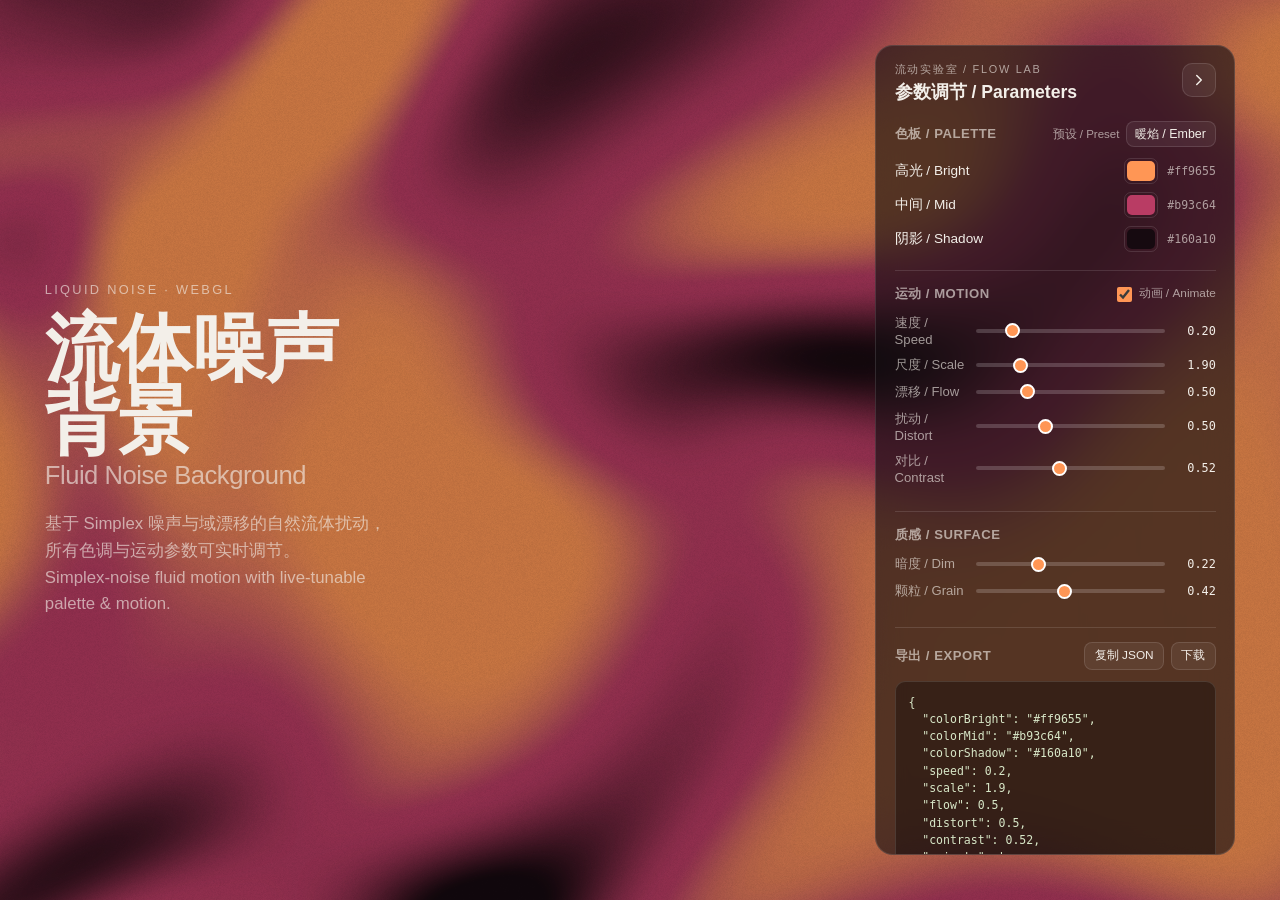
==== index.html @ 71f837f9 "Initial commit" ====
<!DOCTYPE html>
<html lang="zh-CN">
<head>
  <meta charset="UTF-8" />
  <meta name="viewport" content="width=device-width, initial-scale=1.0" />
  <meta
    name="description"
    content="可参数化的 WebGL 流体噪声背景，受 federicopian.com 启发。Parameterized WebGL fluid-noise background inspired by federicopian.com."
  />
  <title>流体噪声背景 / Fluid Noise Background</title>
  <link rel="stylesheet" href="styles.css" />
</head>
<body>
  <!-- 流体噪声画布 / fluid-noise canvas -->
  <canvas id="bg" class="bg" aria-hidden="true"></canvas>

  <!-- 暗化 + 胶片颗粒叠加层 / dark overlay + film grain -->
  <div class="glass-overlay" aria-hidden="true"></div>

  <main class="app">
    <!-- 左侧文案预览 / hero preview -->
    <section class="hero">
      <p class="eyebrow">Liquid Noise · WebGL</p>
      <h1>
        <span class="zh">流体噪声背景</span>
        <span class="en">Fluid Noise Background</span>
      </h1>
      <p class="sub">
        基于 Simplex 噪声与域漂移的自然流体扰动，所有色调与运动参数可实时调节。<br />
        Simplex-noise fluid motion with live-tunable palette &amp; motion.
      </p>
    </section>

    <!-- 右侧参数面板 / control panel -->
    <aside class="panel" id="panel" aria-label="参数面板 / Controls">
      <header class="panel-head">
        <div>
          <p class="kicker">流动实验室 / Flow Lab</p>
          <h2>参数调节 / Parameters</h2>
        </div>
        <button id="collapseBtn" class="icon-btn" type="button"
          aria-controls="panel" aria-expanded="true" title="收起 / Collapse">
          <svg viewBox="0 0 24 24" aria-hidden="true"><path d="M9 6l6 6-6 6" /></svg>
        </button>
      </header>

      <!-- 色板 / Palette -->
      <section class="group">
        <div class="group-head">
          <h3>色板 / Palette</h3>
          <label class="select">
            <span>预设 / Preset</span>
            <select id="presetSelect" aria-label="预设色板 / Preset palette"></select>
          </label>
        </div>
        <div class="palette">
          <label class="color-row">
            <span>高光 / Bright</span>
            <input type="color" data-color="colorBright" value="#ff9655" />
            <code data-code="colorBright">#ff9655</code>
          </label>
          <label class="color-row">
            <span>中间 / Mid</span>
            <input type="color" data-color="colorMid" value="#b93c64" />
            <code data-code="colorMid">#b93c64</code>
          </label>
          <label class="color-row">
            <span>阴影 / Shadow</span>
            <input type="color" data-color="colorShadow" value="#160a10" />
            <code data-code="colorShadow">#160a10</code>
          </label>
        </div>
      </section>

      <!-- 运动 / Motion -->
      <section class="group">
        <div class="group-head">
          <h3>运动 / Motion</h3>
          <label class="switch">
            <input type="checkbox" data-param="animate" checked />
            <span>动画 / Animate</span>
          </label>
        </div>
        <label class="range-row">
          <span>速度 / Speed</span>
          <input type="range" min="0" max="1.2" step="0.01" value="0.2" data-param="speed" />
          <output data-out="speed">0.20</output>
        </label>
        <label class="range-row">
          <span>尺度 / Scale</span>
          <input type="range" min="0.8" max="6" step="0.01" value="1.9" data-param="scale" />
          <output data-out="scale">1.90</output>
        </label>
        <label class="range-row">
          <span>漂移 / Flow</span>
          <input type="range" min="0" max="2" step="0.01" value="0.5" data-param="flow" />
          <output data-out="flow">0.50</output>
        </label>
        <label class="range-row">
          <span>扰动 / Distort</span>
          <input type="range" min="0" max="1.4" step="0.01" value="0.5" data-param="distort" />
          <output data-out="distort">0.50</output>
        </label>
        <label class="range-row">
          <span>对比 / Contrast</span>
          <input type="range" min="0.15" max="1" step="0.01" value="0.52" data-param="contrast" />
          <output data-out="contrast">0.52</output>
        </label>
      </section>

      <!-- 质感 / Surface（CSS 叠加层） -->
      <section class="group">
        <div class="group-head"><h3>质感 / Surface</h3></div>
        <label class="range-row">
          <span>暗度 / Dim</span>
          <input type="range" min="0" max="0.7" step="0.01" value="0.22" data-param="overlay" />
          <output data-out="overlay">0.22</output>
        </label>
        <label class="range-row">
          <span>颗粒 / Grain</span>
          <input type="range" min="0" max="0.9" step="0.01" value="0.42" data-param="grain" />
          <output data-out="grain">0.42</output>
        </label>
      </section>

      <!-- 导出 / Export -->
      <section class="group export">
        <div class="group-head">
          <h3>导出 / Export</h3>
          <div class="btn-row">
            <button id="copyJson" type="button">复制 JSON</button>
            <button id="downloadJson" type="button">下载</button>
          </div>
        </div>
        <pre id="configOut" class="config-out" aria-live="polite"></pre>
        <p id="copyStatus" class="copy-status" role="status"></p>
      </section>
    </aside>

    <button id="expandBtn" class="expand-btn" type="button"
      aria-controls="panel" aria-expanded="false" title="展开 / Expand" hidden>
      <svg viewBox="0 0 24 24" aria-hidden="true"><path d="M15 6l-6 6 6 6" /></svg>
      参数 / Controls
    </button>
  </main>

  <script src="src/createFluidNoise.js"></script>
  <script src="app.js"></script>
</body>
</html>
---- styles.css ----
:root {
  --overlay-alpha: 0.22; /* 暗化层透明度，由面板控制 */
  --grain-opacity: 0.42; /* 颗粒强度，由面板控制 */
  --fg: #f3efe9;
  --fg-dim: rgba(243, 239, 233, 0.62);
  --panel-bg: rgba(18, 16, 18, 0.62);
  --panel-line: rgba(255, 255, 255, 0.12);
  --accent: #ff9655;
}

* { margin: 0; padding: 0; box-sizing: border-box; }

/* hidden 属性必须能覆盖下面 .panel/.expand-btn 的 display 设置，
   否则面板/展开按钮无法真正隐藏（作者样式优先级高于 UA 的 [hidden]）。 */
[hidden] { display: none !important; }

html, body { height: 100%; background: #0c0b0c; color-scheme: dark; }

body {
  font-family: "Helvetica Neue", -apple-system, BlinkMacSystemFont, "Segoe UI",
    "PingFang SC", "Microsoft YaHei", Arial, sans-serif;
  color: var(--fg);
  overflow: hidden;
  -webkit-font-smoothing: antialiased;
}

/* ---- 背景画布 / canvas ---- */
.bg {
  position: fixed;
  inset: 0;
  width: 100%;
  height: 100%;
  display: block;
  z-index: 0;
}

/* ---- 暗化 + 胶片颗粒叠加层 / overlay + grain ---- */
.glass-overlay {
  position: fixed;
  inset: 0;
  z-index: 1;
  pointer-events: none;
  transform: translateZ(0);
  background: rgba(0, 0, 0, var(--overlay-alpha));
}
.glass-overlay::after {
  content: "";
  position: absolute;
  top: -50%;
  left: -50%;
  width: 200%;
  height: 200%;
  pointer-events: none;
  opacity: var(--grain-opacity);
  background-image: url("assets/background-noise.png");
  animation: noise 2s steps(3) infinite both;
}
@keyframes noise {
  0%   { transform: translateZ(0); }
  10%  { transform: translate3d(-5%, -5%, 0); }
  20%  { transform: translate3d(-10%, 5%, 0); }
  30%  { transform: translate3d(5%, -10%, 0); }
  40%  { transform: translate3d(-5%, 15%, 0); }
  50%  { transform: translate3d(-10%, 5%, 0); }
  60%  { transform: translate3d(15%, 0, 0); }
  70%  { transform: translate3d(10%, 0, 0); }
  80%  { transform: translate3d(-15%, 0, 0); }
  90%  { transform: translate3d(10%, 5%, 0); }
  100% { transform: translate3d(15%, 8%, 0); }
}

/* ---- 布局 / layout ---- */
.app {
  position: relative;
  z-index: 2;
  height: 100%;
  display: flex;
  align-items: stretch;
  justify-content: space-between;
  gap: 2rem;
  padding: clamp(1.25rem, 3.5vw, 3rem);
}

/* ---- 文案 / hero ---- */
.hero {
  align-self: center;
  max-width: 40ch;
}
.eyebrow {
  font-size: 0.8rem;
  letter-spacing: 0.18em;
  text-transform: uppercase;
  color: var(--fg-dim);
  margin-bottom: 1rem;
}
.hero h1 { line-height: 0.98; letter-spacing: -0.02em; }
.hero h1 .zh { display: block; font-size: clamp(2.2rem, 6vw, 4.6rem); font-weight: 600; }
.hero h1 .en { display: block; font-size: clamp(1rem, 2.2vw, 1.6rem); font-weight: 400; color: var(--fg-dim); margin-top: 0.4rem; }
.hero .sub { margin-top: 1.4rem; font-size: clamp(0.9rem, 1.4vw, 1.05rem); line-height: 1.6; color: var(--fg-dim); }

/* ---- 控制面板 / panel ---- */
.panel {
  width: clamp(280px, 30vw, 360px);
  align-self: stretch;
  max-height: 100%;
  overflow-y: auto;
  background: var(--panel-bg);
  backdrop-filter: blur(14px);
  -webkit-backdrop-filter: blur(14px);
  border: 1px solid var(--panel-line);
  border-radius: 18px;
  padding: 1.1rem 1.15rem 1.3rem;
  display: flex;
  flex-direction: column;
  gap: 1.1rem;
}
.panel-head {
  display: flex;
  align-items: flex-start;
  justify-content: space-between;
  gap: 0.5rem;
}
.kicker { font-size: 0.68rem; letter-spacing: 0.16em; text-transform: uppercase; color: var(--fg-dim); }
.panel-head h2 { font-size: 1.1rem; font-weight: 600; margin-top: 0.15rem; }

.icon-btn, .expand-btn {
  appearance: none;
  border: 1px solid var(--panel-line);
  background: rgba(255, 255, 255, 0.06);
  color: var(--fg);
  border-radius: 10px;
  cursor: pointer;
  display: inline-flex;
  align-items: center;
  justify-content: center;
  transition: background 0.2s ease;
}
.icon-btn { width: 34px; height: 34px; flex: none; }
.icon-btn:hover, .expand-btn:hover { background: rgba(255, 255, 255, 0.14); }
.icon-btn svg, .expand-btn svg { width: 18px; height: 18px; fill: none; stroke: currentColor; stroke-width: 2; stroke-linecap: round; stroke-linejoin: round; }

.expand-btn {
  position: fixed;
  top: clamp(1.25rem, 3.5vw, 3rem);
  right: clamp(1.25rem, 3.5vw, 3rem);
  z-index: 3;
  gap: 0.4rem;
  padding: 0.5rem 0.8rem;
  font-size: 0.82rem;
  background: var(--panel-bg);
  backdrop-filter: blur(14px);
  -webkit-backdrop-filter: blur(14px);
}

/* 分组 / group */
.group { border-top: 1px solid var(--panel-line); padding-top: 0.9rem; }
.panel-head + .group { border-top: none; padding-top: 0; }
.group-head { display: flex; align-items: center; justify-content: space-between; gap: 0.5rem; margin-bottom: 0.7rem; }
.group-head h3 { font-size: 0.82rem; font-weight: 600; letter-spacing: 0.04em; text-transform: uppercase; color: var(--fg-dim); }

/* 色板 / palette */
.palette { display: flex; flex-direction: column; gap: 0.5rem; }
.color-row { display: grid; grid-template-columns: 1fr auto auto; align-items: center; gap: 0.6rem; font-size: 0.85rem; }
.color-row input[type=color] {
  width: 34px; height: 26px; padding: 0; border: 1px solid var(--panel-line);
  border-radius: 7px; background: none; cursor: pointer;
}
.color-row input[type=color]::-webkit-color-swatch-wrapper { padding: 2px; }
.color-row input[type=color]::-webkit-color-swatch { border: none; border-radius: 5px; }
.color-row code { font-size: 0.72rem; color: var(--fg-dim); font-family: ui-monospace, "SFMono-Regular", Menlo, Consolas, monospace; }

/* 下拉 / select */
.select { display: inline-flex; align-items: center; gap: 0.4rem; font-size: 0.72rem; color: var(--fg-dim); }
.select select {
  appearance: none; background: rgba(255, 255, 255, 0.06); color: var(--fg);
  border: 1px solid var(--panel-line); border-radius: 8px; padding: 0.3rem 0.5rem;
  font-size: 0.78rem; cursor: pointer;
  color-scheme: dark; /* 让原生下拉弹层使用深色 */
}
/* 显式设置选项配色，避免弹层白底白字 */
.select select option { background: #1a181a; color: var(--fg); }

/* 滑块 / range */
.range-row { display: grid; grid-template-columns: 4.5rem 1fr 2.6rem; align-items: center; gap: 0.6rem; margin-bottom: 0.55rem; font-size: 0.82rem; }
.range-row span { color: var(--fg-dim); }
.range-row output { text-align: right; font-size: 0.74rem; color: var(--fg); font-variant-numeric: tabular-nums; font-family: ui-monospace, Menlo, Consolas, monospace; }
input[type=range] {
  -webkit-appearance: none; appearance: none; height: 4px; border-radius: 4px;
  background: rgba(255, 255, 255, 0.18); outline: none; cursor: pointer;
}
input[type=range]::-webkit-slider-thumb {
  -webkit-appearance: none; appearance: none; width: 15px; height: 15px; border-radius: 50%;
  background: var(--accent); border: 2px solid #fff; cursor: pointer;
}
input[type=range]::-moz-range-thumb {
  width: 13px; height: 13px; border-radius: 50%; background: var(--accent); border: 2px solid #fff; cursor: pointer;
}

/* 开关 / switch */
.switch { display: inline-flex; align-items: center; gap: 0.4rem; font-size: 0.74rem; color: var(--fg-dim); cursor: pointer; }
.switch input { accent-color: var(--accent); width: 15px; height: 15px; cursor: pointer; }

/* 按钮组 / buttons */
.btn-row { display: flex; gap: 0.4rem; }
.btn-row button {
  appearance: none; border: 1px solid var(--panel-line); background: rgba(255, 255, 255, 0.06);
  color: var(--fg); border-radius: 8px; padding: 0.32rem 0.6rem; font-size: 0.74rem; cursor: pointer;
  transition: background 0.2s ease;
}
.btn-row button:hover { background: rgba(255, 255, 255, 0.16); }

/* 导出预览 / config output */
.config-out {
  margin-top: 0.2rem; padding: 0.7rem 0.8rem; border-radius: 10px;
  background: rgba(0, 0, 0, 0.35); border: 1px solid var(--panel-line);
  font-size: 0.72rem; line-height: 1.5; color: #d8e7c8; white-space: pre;
  overflow-x: auto; font-family: ui-monospace, Menlo, Consolas, monospace;
}
.copy-status { min-height: 1em; margin-top: 0.45rem; font-size: 0.72rem; color: var(--accent); }

/* ---- 响应式 / responsive ---- */
@media (max-width: 760px) {
  .app { flex-direction: column; }
  .hero { align-self: flex-start; }
  .panel {
    position: fixed; right: 0; bottom: 0; top: auto; left: 0;
    width: 100%; max-height: 62vh; border-radius: 18px 18px 0 0;
  }
}

@media (prefers-reduced-motion: reduce) {
  .glass-overlay::after { animation: none; }
}
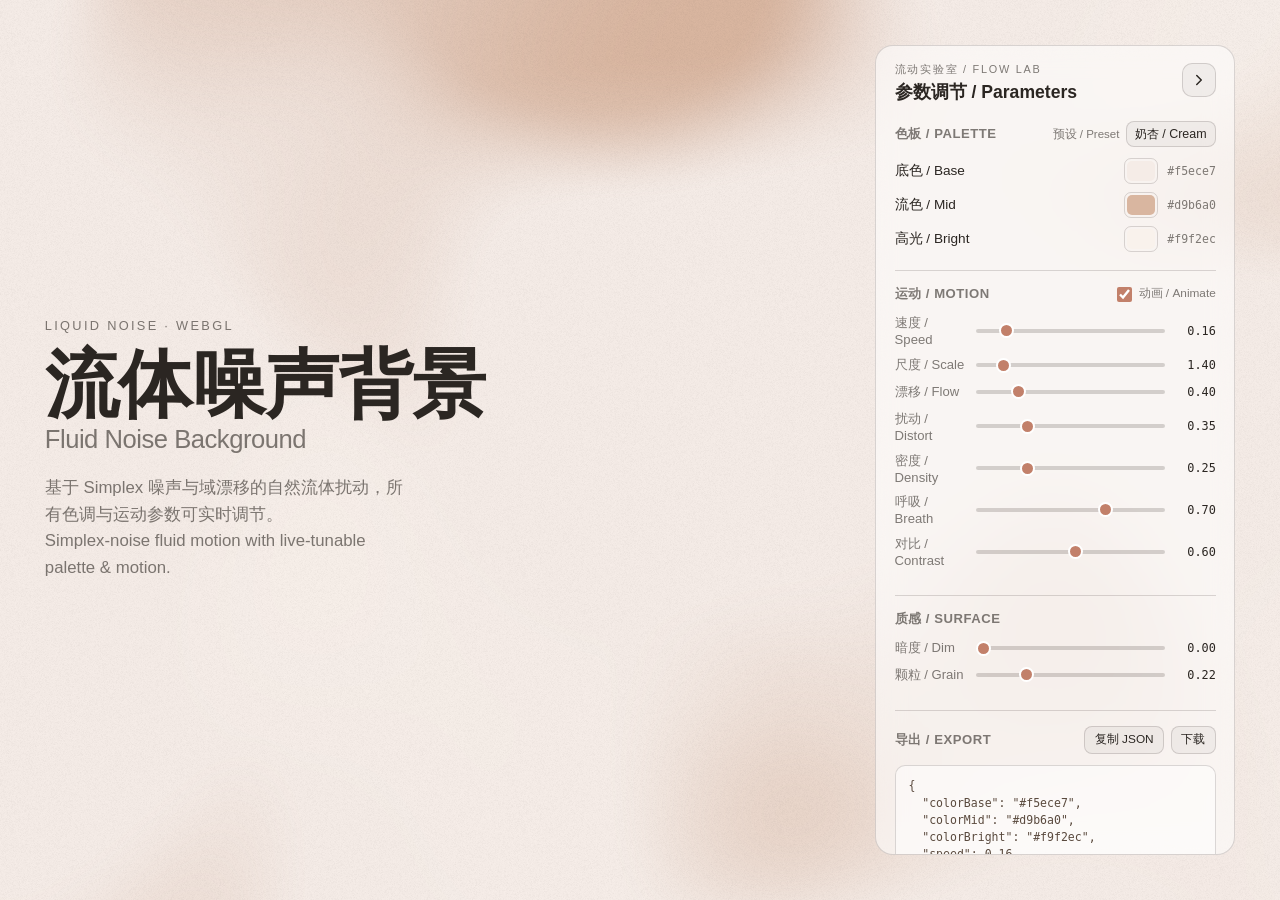
==== commit 18de4f04: "增加更多的参数调节，更新了readme" ====
--- a/index.html
+++ b/index.html
@@ -55,19 +55,19 @@
         </div>
         <div class="palette">
           <label class="color-row">
-            <span>高光 / Bright</span>
-            <input type="color" data-color="colorBright" value="#ff9655" />
-            <code data-code="colorBright">#ff9655</code>
+            <span>底色 / Base</span>
+            <input type="color" data-color="colorBase" value="#f5ece7" />
+            <code data-code="colorBase">#f5ece7</code>
           </label>
           <label class="color-row">
-            <span>中间 / Mid</span>
-            <input type="color" data-color="colorMid" value="#b93c64" />
-            <code data-code="colorMid">#b93c64</code>
+            <span>流色 / Mid</span>
+            <input type="color" data-color="colorMid" value="#d9b6a0" />
+            <code data-code="colorMid">#d9b6a0</code>
           </label>
           <label class="color-row">
-            <span>阴影 / Shadow</span>
-            <input type="color" data-color="colorShadow" value="#160a10" />
-            <code data-code="colorShadow">#160a10</code>
+            <span>高光 / Bright</span>
+            <input type="color" data-color="colorBright" value="#f9f2ec" />
+            <code data-code="colorBright">#f9f2ec</code>
           </label>
         </div>
       </section>
@@ -83,28 +83,38 @@
         </div>
         <label class="range-row">
           <span>速度 / Speed</span>
-          <input type="range" min="0" max="1.2" step="0.01" value="0.2" data-param="speed" />
-          <output data-out="speed">0.20</output>
+          <input type="range" min="0" max="1.2" step="0.01" value="0.16" data-param="speed" />
+          <output data-out="speed">0.16</output>
         </label>
         <label class="range-row">
           <span>尺度 / Scale</span>
-          <input type="range" min="0.8" max="6" step="0.01" value="1.9" data-param="scale" />
-          <output data-out="scale">1.90</output>
+          <input type="range" min="0.8" max="6" step="0.01" value="1.4" data-param="scale" />
+          <output data-out="scale">1.40</output>
         </label>
         <label class="range-row">
           <span>漂移 / Flow</span>
-          <input type="range" min="0" max="2" step="0.01" value="0.5" data-param="flow" />
-          <output data-out="flow">0.50</output>
+          <input type="range" min="0" max="2" step="0.01" value="0.4" data-param="flow" />
+          <output data-out="flow">0.40</output>
         </label>
         <label class="range-row">
           <span>扰动 / Distort</span>
-          <input type="range" min="0" max="1.4" step="0.01" value="0.5" data-param="distort" />
-          <output data-out="distort">0.50</output>
+          <input type="range" min="0" max="1.4" step="0.01" value="0.35" data-param="distort" />
+          <output data-out="distort">0.35</output>
+        </label>
+        <label class="range-row">
+          <span>密度 / Density</span>
+          <input type="range" min="0" max="1" step="0.01" value="0.25" data-param="density" />
+          <output data-out="density">0.25</output>
+        </label>
+        <label class="range-row">
+          <span>呼吸 / Breath</span>
+          <input type="range" min="0" max="1" step="0.01" value="0.7" data-param="breath" />
+          <output data-out="breath">0.70</output>
         </label>
         <label class="range-row">
           <span>对比 / Contrast</span>
-          <input type="range" min="0.15" max="1" step="0.01" value="0.52" data-param="contrast" />
-          <output data-out="contrast">0.52</output>
+          <input type="range" min="0.15" max="1" step="0.01" value="0.6" data-param="contrast" />
+          <output data-out="contrast">0.60</output>
         </label>
       </section>
 
@@ -113,13 +123,13 @@
         <div class="group-head"><h3>质感 / Surface</h3></div>
         <label class="range-row">
           <span>暗度 / Dim</span>
-          <input type="range" min="0" max="0.7" step="0.01" value="0.22" data-param="overlay" />
-          <output data-out="overlay">0.22</output>
+          <input type="range" min="0" max="0.7" step="0.01" value="0" data-param="overlay" />
+          <output data-out="overlay">0.00</output>
         </label>
         <label class="range-row">
           <span>颗粒 / Grain</span>
-          <input type="range" min="0" max="0.9" step="0.01" value="0.42" data-param="grain" />
-          <output data-out="grain">0.42</output>
+          <input type="range" min="0" max="0.9" step="0.01" value="0.22" data-param="grain" />
+          <output data-out="grain">0.22</output>
         </label>
       </section>
 
--- a/styles.css
+++ b/styles.css
@@ -1,11 +1,11 @@
 :root {
-  --overlay-alpha: 0.22; /* 暗化层透明度，由面板控制 */
-  --grain-opacity: 0.42; /* 颗粒强度，由面板控制 */
-  --fg: #f3efe9;
-  --fg-dim: rgba(243, 239, 233, 0.62);
-  --panel-bg: rgba(18, 16, 18, 0.62);
-  --panel-line: rgba(255, 255, 255, 0.12);
-  --accent: #ff9655;
+  --overlay-alpha: 0; /* 暗化层透明度，由面板控制（浅底默认不压暗） */
+  --grain-opacity: 0.22; /* 颗粒强度，由面板控制 */
+  --fg: #2b2622; /* 浅底之上的深色文字（呼应原站） */
+  --fg-dim: rgba(43, 38, 34, 0.6);
+  --panel-bg: rgba(255, 255, 255, 0.55); /* 浅色磨砂玻璃 */
+  --panel-line: rgba(40, 30, 25, 0.16);
+  --accent: #c2806a; /* 与粉/杏/青等柔和底色相衬的暖陶色 */
 }
 
 * { margin: 0; padding: 0; box-sizing: border-box; }
@@ -14,7 +14,7 @@
    否则面板/展开按钮无法真正隐藏（作者样式优先级高于 UA 的 [hidden]）。 */
 [hidden] { display: none !important; }
 
-html, body { height: 100%; background: #0c0b0c; color-scheme: dark; }
+html, body { height: 100%; background: #ece4da; color-scheme: light; }
 
 body {
   font-family: "Helvetica Neue", -apple-system, BlinkMacSystemFont, "Segoe UI",
@@ -84,7 +84,7 @@
 /* ---- 文案 / hero ---- */
 .hero {
   align-self: center;
-  max-width: 40ch;
+  max-width: min(90%, 46rem);
 }
 .eyebrow {
   font-size: 0.8rem;
@@ -94,9 +94,9 @@
   margin-bottom: 1rem;
 }
 .hero h1 { line-height: 0.98; letter-spacing: -0.02em; }
-.hero h1 .zh { display: block; font-size: clamp(2.2rem, 6vw, 4.6rem); font-weight: 600; }
+.hero h1 .zh { display: block; font-size: clamp(2.2rem, 6vw, 4.6rem); font-weight: 600; white-space: nowrap; }
 .hero h1 .en { display: block; font-size: clamp(1rem, 2.2vw, 1.6rem); font-weight: 400; color: var(--fg-dim); margin-top: 0.4rem; }
-.hero .sub { margin-top: 1.4rem; font-size: clamp(0.9rem, 1.4vw, 1.05rem); line-height: 1.6; color: var(--fg-dim); }
+.hero .sub { margin-top: 1.4rem; max-width: 40ch; font-size: clamp(0.9rem, 1.4vw, 1.05rem); line-height: 1.6; color: var(--fg-dim); }
 
 /* ---- 控制面板 / panel ---- */
 .panel {
@@ -126,7 +126,7 @@
 .icon-btn, .expand-btn {
   appearance: none;
   border: 1px solid var(--panel-line);
-  background: rgba(255, 255, 255, 0.06);
+  background: rgba(0, 0, 0, 0.04);
   color: var(--fg);
   border-radius: 10px;
   cursor: pointer;
@@ -136,7 +136,7 @@
   transition: background 0.2s ease;
 }
 .icon-btn { width: 34px; height: 34px; flex: none; }
-.icon-btn:hover, .expand-btn:hover { background: rgba(255, 255, 255, 0.14); }
+.icon-btn:hover, .expand-btn:hover { background: rgba(0, 0, 0, 0.09); }
 .icon-btn svg, .expand-btn svg { width: 18px; height: 18px; fill: none; stroke: currentColor; stroke-width: 2; stroke-linecap: round; stroke-linejoin: round; }
 
 .expand-btn {
@@ -172,13 +172,13 @@
 /* 下拉 / select */
 .select { display: inline-flex; align-items: center; gap: 0.4rem; font-size: 0.72rem; color: var(--fg-dim); }
 .select select {
-  appearance: none; background: rgba(255, 255, 255, 0.06); color: var(--fg);
+  appearance: none; background: rgba(0, 0, 0, 0.04); color: var(--fg);
   border: 1px solid var(--panel-line); border-radius: 8px; padding: 0.3rem 0.5rem;
   font-size: 0.78rem; cursor: pointer;
-  color-scheme: dark; /* 让原生下拉弹层使用深色 */
-}
-/* 显式设置选项配色，避免弹层白底白字 */
-.select select option { background: #1a181a; color: var(--fg); }
+  color-scheme: light; /* 让原生下拉弹层使用浅色 */
+}
+/* 显式设置选项配色，保证弹层可读 */
+.select select option { background: #faf6f0; color: var(--fg); }
 
 /* 滑块 / range */
 .range-row { display: grid; grid-template-columns: 4.5rem 1fr 2.6rem; align-items: center; gap: 0.6rem; margin-bottom: 0.55rem; font-size: 0.82rem; }
@@ -186,7 +186,7 @@
 .range-row output { text-align: right; font-size: 0.74rem; color: var(--fg); font-variant-numeric: tabular-nums; font-family: ui-monospace, Menlo, Consolas, monospace; }
 input[type=range] {
   -webkit-appearance: none; appearance: none; height: 4px; border-radius: 4px;
-  background: rgba(255, 255, 255, 0.18); outline: none; cursor: pointer;
+  background: rgba(40, 30, 25, 0.18); outline: none; cursor: pointer;
 }
 input[type=range]::-webkit-slider-thumb {
   -webkit-appearance: none; appearance: none; width: 15px; height: 15px; border-radius: 50%;
@@ -203,17 +203,17 @@
 /* 按钮组 / buttons */
 .btn-row { display: flex; gap: 0.4rem; }
 .btn-row button {
-  appearance: none; border: 1px solid var(--panel-line); background: rgba(255, 255, 255, 0.06);
+  appearance: none; border: 1px solid var(--panel-line); background: rgba(0, 0, 0, 0.04);
   color: var(--fg); border-radius: 8px; padding: 0.32rem 0.6rem; font-size: 0.74rem; cursor: pointer;
   transition: background 0.2s ease;
 }
-.btn-row button:hover { background: rgba(255, 255, 255, 0.16); }
+.btn-row button:hover { background: rgba(0, 0, 0, 0.1); }
 
 /* 导出预览 / config output */
 .config-out {
   margin-top: 0.2rem; padding: 0.7rem 0.8rem; border-radius: 10px;
-  background: rgba(0, 0, 0, 0.35); border: 1px solid var(--panel-line);
-  font-size: 0.72rem; line-height: 1.5; color: #d8e7c8; white-space: pre;
+  background: rgba(255, 255, 255, 0.5); border: 1px solid var(--panel-line);
+  font-size: 0.72rem; line-height: 1.5; color: #5a4a3e; white-space: pre;
   overflow-x: auto; font-family: ui-monospace, Menlo, Consolas, monospace;
 }
 .copy-status { min-height: 1em; margin-top: 0.45rem; font-size: 0.72rem; color: var(--accent); }
